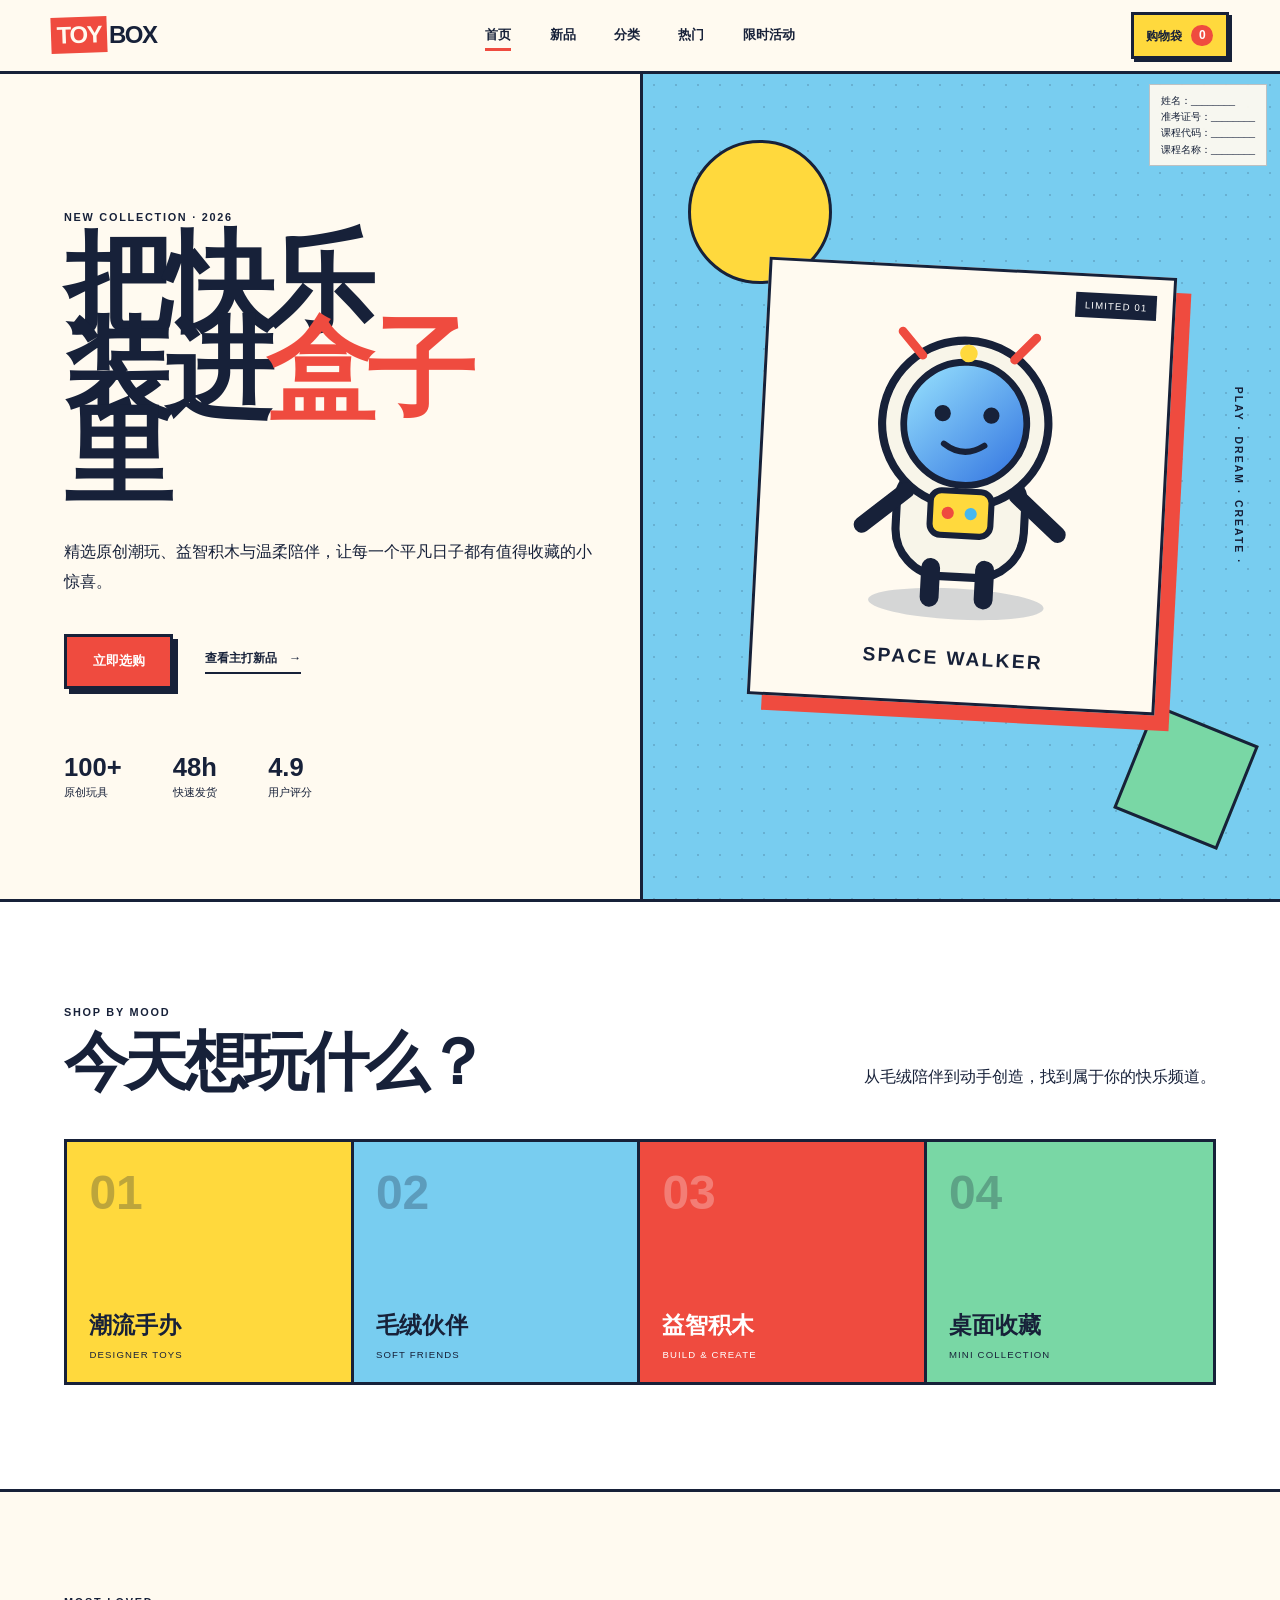
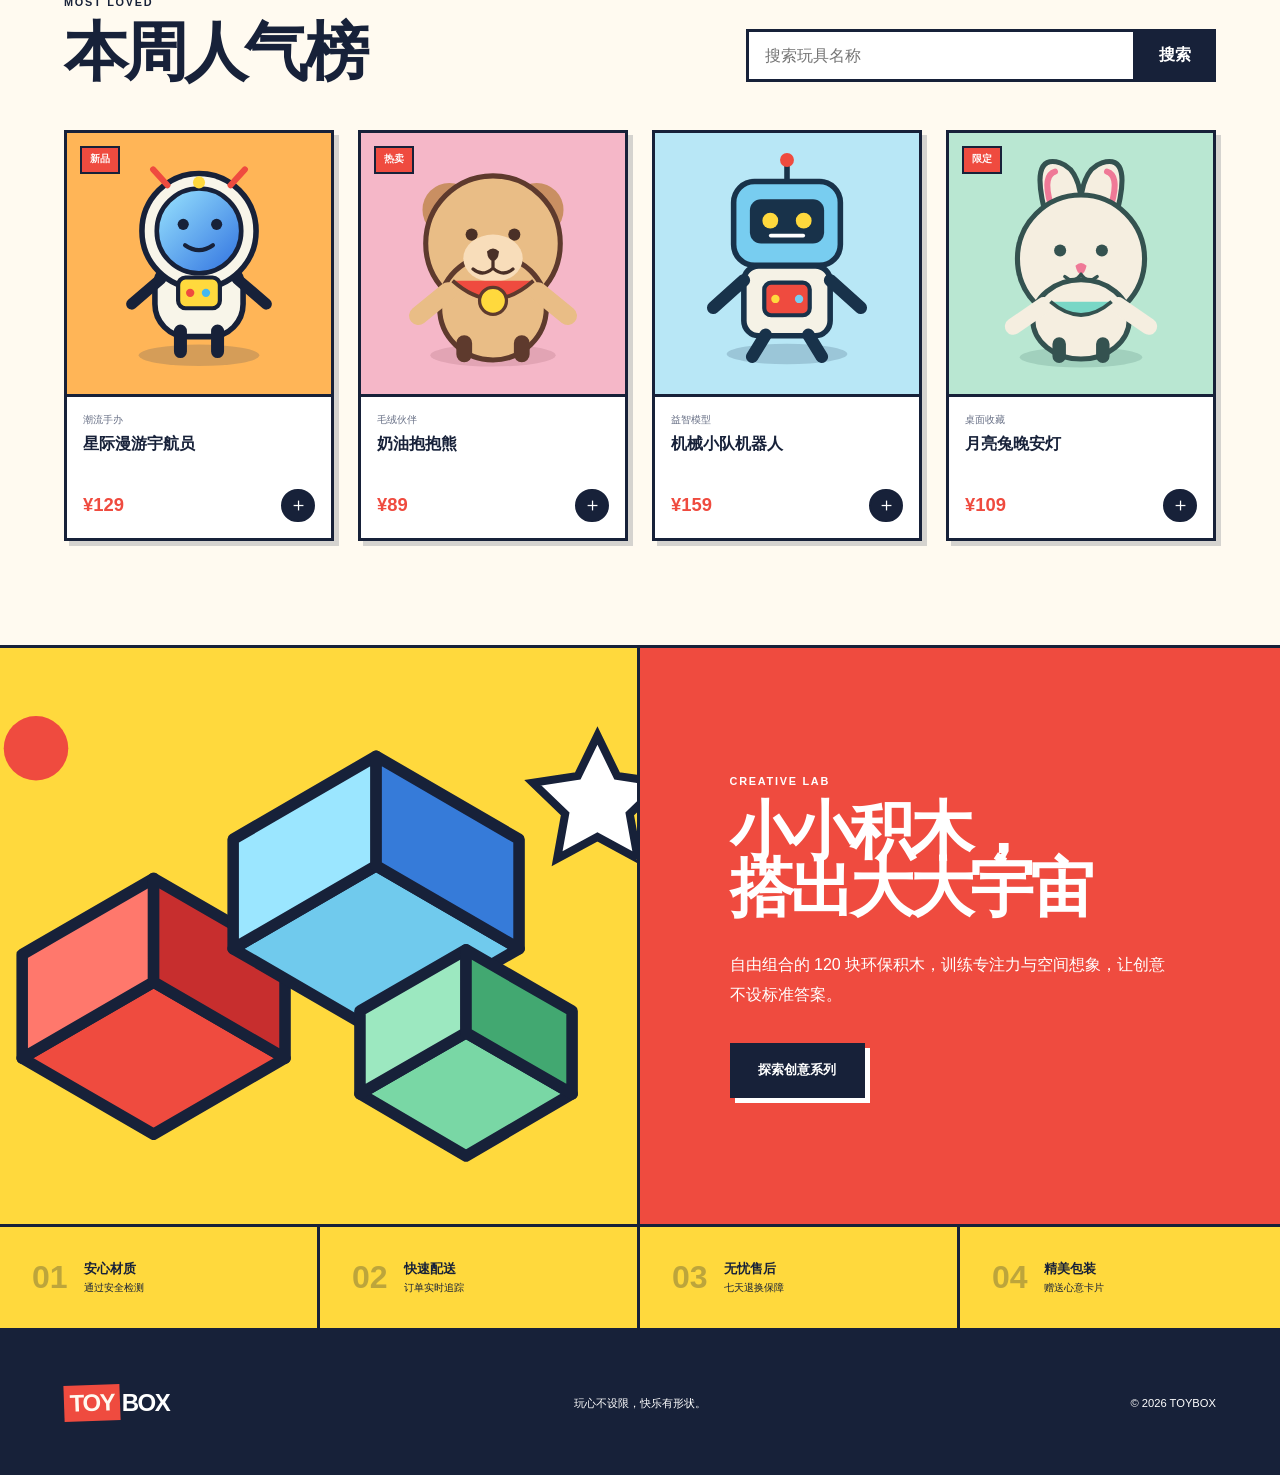
==== index.html @ 6973c635 "玩具" ====
<!doctype html>
<html lang="zh-CN">
  <head>
    <meta charset="UTF-8" />
    <meta name="viewport" content="width=device-width, initial-scale=1.0" />
    <meta name="description" content="TOYBOX 玩具商城首页" />
    <title>TOYBOX｜发现快乐玩具</title>
    <link
      rel="icon"
      href="data:image/svg+xml,%3Csvg xmlns='http://www.w3.org/2000/svg' viewBox='0 0 64 64'%3E%3Crect width='64' height='64' fill='%23ef4b3f'/%3E%3Ctext x='32' y='41' text-anchor='middle' font-size='23' font-family='Arial' font-weight='700' fill='white'%3ETOY%3C/text%3E%3C/svg%3E"
    />
    <link rel="stylesheet" href="css/style.css" />
    <script src="js/main.js" defer></script>
  </head>
  <body>
    <aside class="student-info" aria-label="作业信息">
      <span>姓名：________</span>
      <span>准考证号：________</span>
      <span>课程代码：________</span>
      <span>课程名称：________</span>
    </aside>

    <header class="site-header">
      <a class="logo" href="index.html" aria-label="TOYBOX 首页">
        <span class="logo-block">TOY</span>BOX
      </a>
      <nav class="main-nav" aria-label="主要导航">
        <a class="active" href="index.html">首页</a>
        <a href="#new">新品</a>
        <a href="#categories">分类</a>
        <a href="#popular">热门</a>
        <a href="detail.html">限时活动</a>
      </nav>
      <button class="cart-button" type="button" aria-label="购物车">
        购物袋 <span class="cart-count">0</span>
      </button>
    </header>

    <main>
      <section class="hero">
        <div class="hero-copy">
          <p class="kicker">NEW COLLECTION · 2026</p>
          <h1>把快乐<br />装进<span>盒子</span>里</h1>
          <p class="hero-text">
            精选原创潮玩、益智积木与温柔陪伴，让每一个平凡日子都有值得收藏的小惊喜。
          </p>
          <div class="hero-actions">
            <a class="primary-button" href="#popular">立即选购</a>
            <a class="text-link" href="detail.html"
              >查看主打新品 <span>→</span></a
            >
          </div>
          <ul class="hero-stats" aria-label="商城数据">
            <li><strong>100+</strong><span>原创玩具</span></li>
            <li><strong>48h</strong><span>快速发货</span></li>
            <li><strong>4.9</strong><span>用户评分</span></li>
          </ul>
        </div>
        <div class="hero-visual">
          <span class="shape shape-one"></span>
          <span class="shape shape-two"></span>
          <div class="hero-card">
            <span class="edition">LIMITED 01</span>
            <img src="assets/images/astronaut.svg" alt="星际漫游宇航员潮玩" />
            <p>SPACE WALKER</p>
          </div>
          <span class="orbit-text">PLAY · DREAM · CREATE ·</span>
        </div>
      </section>

      <section id="categories" class="category-section page-section">
        <div class="section-heading">
          <div>
            <p class="kicker">SHOP BY MOOD</p>
            <h2>今天想玩什么？</h2>
          </div>
          <p>从毛绒陪伴到动手创造，找到属于你的快乐频道。</p>
        </div>
        <div class="category-grid">
          <a class="category-card yellow" href="#popular"
            ><span>01</span><b>潮流手办</b><small>DESIGNER TOYS</small></a
          >
          <a class="category-card blue" href="#popular"
            ><span>02</span><b>毛绒伙伴</b><small>SOFT FRIENDS</small></a
          >
          <a class="category-card red" href="#popular"
            ><span>03</span><b>益智积木</b><small>BUILD &amp; CREATE</small></a
          >
          <a class="category-card green" href="#popular"
            ><span>04</span><b>桌面收藏</b><small>MINI COLLECTION</small></a
          >
        </div>
      </section>

      <section id="popular" class="product-section page-section">
        <div class="section-heading product-heading">
          <div>
            <p class="kicker">MOST LOVED</p>
            <h2>本周人气榜</h2>
          </div>
          <form class="search-form" role="search">
            <label class="sr-only" for="toy-search">搜索玩具</label>
            <input id="toy-search" type="search" placeholder="搜索玩具名称" />
            <button type="submit">搜索</button>
          </form>
        </div>

        <div class="product-grid">
          <article class="product-card" data-name="星际漫游宇航员 潮玩 手办">
            <a class="product-image orange" href="detail.html"
              ><span class="tag">新品</span
              ><img src="assets/images/astronaut.svg" alt="星际漫游宇航员潮玩"
            /></a>
            <div class="product-meta">
              <p>潮流手办</p>
              <h3><a href="detail.html">星际漫游宇航员</a></h3>
              <div>
                <strong>¥129</strong
                ><button
                  class="add-cart"
                  type="button"
                  aria-label="添加星际漫游宇航员到购物车"
                >
                  ＋
                </button>
              </div>
            </div>
          </article>
          <article class="product-card" data-name="奶油抱抱熊 毛绒 玩偶">
            <a class="product-image pink" href="detail.html"
              ><span class="tag">热卖</span
              ><img src="assets/images/bear.svg" alt="奶油抱抱熊毛绒玩具"
            /></a>
            <div class="product-meta">
              <p>毛绒伙伴</p>
              <h3><a href="detail.html">奶油抱抱熊</a></h3>
              <div>
                <strong>¥89</strong
                ><button
                  class="add-cart"
                  type="button"
                  aria-label="添加奶油抱抱熊到购物车"
                >
                  ＋
                </button>
              </div>
            </div>
          </article>
          <article class="product-card" data-name="机械小队机器人 益智 模型">
            <a class="product-image sky" href="detail.html"
              ><img src="assets/images/robot.svg" alt="机械小队机器人玩具"
            /></a>
            <div class="product-meta">
              <p>益智模型</p>
              <h3><a href="detail.html">机械小队机器人</a></h3>
              <div>
                <strong>¥159</strong
                ><button
                  class="add-cart"
                  type="button"
                  aria-label="添加机械小队机器人到购物车"
                >
                  ＋
                </button>
              </div>
            </div>
          </article>
          <article class="product-card" data-name="月亮兔晚安灯 兔子 桌面">
            <a class="product-image mint" href="detail.html"
              ><span class="tag">限定</span
              ><img src="assets/images/rabbit.svg" alt="月亮兔晚安灯玩具"
            /></a>
            <div class="product-meta">
              <p>桌面收藏</p>
              <h3><a href="detail.html">月亮兔晚安灯</a></h3>
              <div>
                <strong>¥109</strong
                ><button
                  class="add-cart"
                  type="button"
                  aria-label="添加月亮兔晚安灯到购物车"
                >
                  ＋
                </button>
              </div>
            </div>
          </article>
        </div>
        <p class="empty-state" hidden>没有找到相关玩具，换一个关键词试试吧。</p>
      </section>

      <section id="new" class="feature-banner page-section">
        <div class="feature-art">
          <img src="assets/images/blocks.svg" alt="彩色创意积木" />
        </div>
        <div class="feature-copy">
          <p class="kicker">CREATIVE LAB</p>
          <h2>小小积木，<br />搭出大大宇宙</h2>
          <p>
            自由组合的 120
            块环保积木，训练专注力与空间想象，让创意不设标准答案。
          </p>
          <a class="primary-button dark" href="detail.html">探索创意系列</a>
        </div>
      </section>

      <section class="service-bar" aria-label="购物服务">
        <div>
          <b>01</b><span><strong>安心材质</strong>通过安全检测</span>
        </div>
        <div>
          <b>02</b><span><strong>快速配送</strong>订单实时追踪</span>
        </div>
        <div>
          <b>03</b><span><strong>无忧售后</strong>七天退换保障</span>
        </div>
        <div>
          <b>04</b><span><strong>精美包装</strong>赠送心意卡片</span>
        </div>
      </section>
    </main>

    <footer class="site-footer">
      <a class="logo footer-logo" href="index.html"
        ><span class="logo-block">TOY</span>BOX</a
      >
      <p>玩心不设限，快乐有形状。</p>
      <p>© 2026 TOYBOX</p>
    </footer>

    <div class="toast" role="status" aria-live="polite">已加入购物袋</div>
  </body>
</html>
---- css/style.css ----
:root {
  --ink: #172139;
  --paper: #fffaf0;
  --red: #ef4b3f;
  --yellow: #ffd93d;
  --blue: #78cdf0;
  --green: #79d7a5;
  --border: 3px solid var(--ink);
  --display: "Arial Rounded MT Bold", "Microsoft YaHei", sans-serif;
  --body: "Microsoft YaHei", "PingFang SC", sans-serif;
}

* {
  box-sizing: border-box;
}
html {
  scroll-behavior: smooth;
}
body {
  margin: 0;
  color: var(--ink);
  background: var(--paper);
  font-family: var(--body);
}
img {
  display: block;
  max-width: 100%;
}
a {
  color: inherit;
  text-decoration: none;
}
button,
input {
  color: inherit;
  font: inherit;
}
.sr-only {
  position: absolute;
  width: 1px;
  height: 1px;
  padding: 0;
  margin: -1px;
  overflow: hidden;
  clip: rect(0, 0, 0, 0);
  white-space: nowrap;
  border: 0;
}
.student-info {
  position: fixed;
  z-index: 100;
  top: 5.25rem;
  right: 0.8rem;
  display: grid;
  gap: 0.18rem;
  padding: 0.55rem 0.7rem;
  border: 1px solid rgba(23, 33, 57, 0.25);
  background: rgba(255, 250, 240, 0.94);
  font-size: 0.62rem;
  line-height: 1.35;
}
.site-header {
  position: sticky;
  z-index: 50;
  top: 0;
  min-height: 4.5rem;
  padding: 0 max(4vw, 1.2rem);
  display: grid;
  grid-template-columns: 1fr auto 1fr;
  align-items: center;
  gap: 2rem;
  background: var(--paper);
  border-bottom: var(--border);
}
.logo {
  justify-self: start;
  font: 900 1.5rem var(--display);
  letter-spacing: -0.06em;
}
.logo-block {
  display: inline-block;
  padding: 0.25rem 0.35rem;
  margin-right: 0.12rem;
  color: var(--paper);
  background: var(--red);
  transform: rotate(-2deg);
}
.main-nav {
  display: flex;
  gap: clamp(1rem, 3vw, 2.8rem);
  font-size: 0.82rem;
  font-weight: 700;
}
.main-nav a {
  position: relative;
  padding: 1.65rem 0;
}
.main-nav a::after {
  content: "";
  position: absolute;
  left: 0;
  bottom: 1.25rem;
  width: 100%;
  height: 3px;
  background: var(--red);
  transform: scaleX(0);
  transition: transform 0.25s;
}
.main-nav a:hover::after,
.main-nav a.active::after {
  transform: scaleX(1);
}
.cart-button {
  justify-self: end;
  padding: 0.6rem 0.8rem;
  border: var(--border);
  background: var(--yellow);
  font-size: 0.75rem;
  font-weight: 800;
  cursor: pointer;
  box-shadow: 3px 3px 0 var(--ink);
}
.cart-count {
  display: inline-grid;
  place-items: center;
  min-width: 1.35rem;
  height: 1.35rem;
  margin-left: 0.35rem;
  border-radius: 50%;
  color: white;
  background: var(--red);
}
.page-section {
  padding: 6.5rem max(5vw, 2rem);
}
.kicker {
  margin: 0 0 1rem;
  font-size: 0.68rem;
  font-weight: 900;
  letter-spacing: 0.16em;
}

.hero {
  min-height: calc(100vh - 4.5rem);
  display: grid;
  grid-template-columns: 1fr 1fr;
  overflow: hidden;
  border-bottom: var(--border);
}
.hero-copy {
  padding: clamp(5rem, 9vw, 9rem) 3vw clamp(4rem, 6vw, 7rem) max(5vw, 2rem);
  display: flex;
  flex-direction: column;
  justify-content: center;
}
.hero h1 {
  margin: 0;
  max-width: 8ch;
  font: 900 clamp(4.8rem, 8.5vw, 9.5rem) / 0.8 var(--display);
  letter-spacing: -0.075em;
}
.hero h1 span {
  color: var(--red);
}
.hero-text {
  max-width: 34rem;
  margin: 2.3rem 0;
  font-size: 1rem;
  line-height: 1.9;
}
.hero-actions {
  display: flex;
  align-items: center;
  gap: 2rem;
}
.primary-button {
  display: inline-block;
  padding: 1rem 1.6rem;
  color: white;
  background: var(--red);
  border: var(--border);
  font-size: 0.8rem;
  font-weight: 900;
  box-shadow: 5px 5px 0 var(--ink);
  transition:
    transform 0.2s,
    box-shadow 0.2s;
}
.primary-button:hover {
  transform: translate(3px, 3px);
  box-shadow: 2px 2px 0 var(--ink);
}
.primary-button.dark {
  background: var(--ink);
  color: white;
  box-shadow: 5px 5px 0 white;
}
.text-link {
  font-size: 0.78rem;
  font-weight: 800;
  border-bottom: 2px solid;
  padding-bottom: 0.3rem;
}
.text-link span {
  margin-left: 0.5rem;
}
.hero-stats {
  display: flex;
  gap: clamp(1.5rem, 4vw, 4rem);
  padding: 0;
  margin: 4rem 0 0;
  list-style: none;
}
.hero-stats li {
  display: grid;
  gap: 0.25rem;
}
.hero-stats strong {
  font: 900 1.6rem var(--display);
}
.hero-stats span {
  font-size: 0.68rem;
}
.hero-visual {
  position: relative;
  display: grid;
  place-items: center;
  background: var(--blue);
  border-left: var(--border);
  overflow: hidden;
}
.hero-visual::before {
  content: "";
  position: absolute;
  inset: 0;
  background-image: radial-gradient(var(--ink) 1.5px, transparent 1.5px);
  background-size: 22px 22px;
  opacity: 0.17;
}
.hero-card {
  position: relative;
  z-index: 2;
  width: min(64%, 31rem);
  padding: 2rem;
  background: var(--paper);
  border: var(--border);
  box-shadow: 15px 15px 0 var(--red);
  transform: rotate(3deg);
}
.hero-card img {
  width: 100%;
  aspect-ratio: 1;
}
.hero-card p {
  margin: 0.5rem 0 0;
  font: 900 1.2rem var(--display);
  text-align: center;
  letter-spacing: 0.12em;
}
.edition {
  position: absolute;
  z-index: 2;
  top: 1rem;
  right: 1rem;
  padding: 0.45rem 0.55rem;
  color: white;
  background: var(--ink);
  font-size: 0.6rem;
  letter-spacing: 0.12em;
}
.shape {
  position: absolute;
  z-index: 1;
  display: block;
  border: var(--border);
}
.shape-one {
  width: 9rem;
  height: 9rem;
  top: 8%;
  left: 7%;
  border-radius: 50%;
  background: var(--yellow);
}
.shape-two {
  width: 7rem;
  height: 7rem;
  right: 6%;
  bottom: 8%;
  background: var(--green);
  transform: rotate(22deg);
}
.orbit-text {
  position: absolute;
  z-index: 3;
  right: -3rem;
  top: 48%;
  font: 900 0.65rem var(--display);
  letter-spacing: 0.2em;
  transform: rotate(90deg);
}

.section-heading {
  display: flex;
  align-items: end;
  justify-content: space-between;
  gap: 3rem;
  margin-bottom: 3rem;
}
.section-heading h2 {
  margin: 0;
  font: 900 clamp(2.7rem, 5vw, 5.6rem) / 0.9 var(--display);
  letter-spacing: -0.06em;
}
.section-heading > p {
  max-width: 28rem;
  margin: 0;
  line-height: 1.8;
}
.category-section {
  background: white;
  border-bottom: var(--border);
}
.category-grid {
  display: grid;
  grid-template-columns: repeat(4, 1fr);
  border: var(--border);
}
.category-card {
  min-height: 15rem;
  padding: 1.4rem;
  display: flex;
  flex-direction: column;
  justify-content: space-between;
  border-right: var(--border);
  transition: transform 0.25s;
}
.category-card:last-child {
  border: 0;
}
.category-card:hover {
  transform: translateY(-0.7rem);
}
.category-card span {
  font: 900 3rem var(--display);
  opacity: 0.28;
}
.category-card b {
  margin-top: auto;
  font: 900 1.45rem var(--display);
}
.category-card small {
  margin-top: 0.5rem;
  font-size: 0.6rem;
  letter-spacing: 0.12em;
}
.category-card.yellow {
  background: var(--yellow);
}
.category-card.blue {
  background: var(--blue);
}
.category-card.red {
  color: white;
  background: var(--red);
}
.category-card.green {
  background: var(--green);
}

.product-section {
  border-bottom: var(--border);
}
.search-form {
  display: flex;
  border: var(--border);
  background: white;
}
.search-form input {
  width: min(24rem, 35vw);
  border: 0;
  outline: 0;
  padding: 0.9rem 1rem;
  background: transparent;
}
.search-form button {
  border: 0;
  border-left: var(--border);
  padding: 0 1.4rem;
  color: white;
  background: var(--ink);
  font-weight: 800;
  cursor: pointer;
}
.product-grid {
  display: grid;
  grid-template-columns: repeat(4, 1fr);
  gap: 1.5rem;
}
.product-card[hidden] {
  display: none;
}
.product-card {
  border: var(--border);
  background: white;
  box-shadow: 5px 5px 0 rgba(23, 33, 57, 0.18);
}
.product-image {
  position: relative;
  display: grid;
  place-items: center;
  aspect-ratio: 1;
  overflow: hidden;
  border-bottom: var(--border);
}
.product-image img {
  width: 88%;
  transition: transform 0.35s;
}
.product-image:hover img {
  transform: scale(1.06) rotate(-2deg);
}
.product-image.orange {
  background: #ffb557;
}
.product-image.pink {
  background: #f5b7c8;
}
.product-image.sky {
  background: #b8e7f6;
}
.product-image.mint {
  background: #b9e7d2;
}
.tag {
  position: absolute;
  z-index: 2;
  top: 0.8rem;
  left: 0.8rem;
  padding: 0.35rem 0.5rem;
  color: white;
  background: var(--red);
  border: 2px solid var(--ink);
  font-size: 0.6rem;
  font-weight: 900;
}
.product-meta {
  padding: 1rem;
}
.product-meta > p {
  margin: 0 0 0.45rem;
  color: #687086;
  font-size: 0.65rem;
}
.product-meta h3 {
  min-height: 2.5rem;
  margin: 0;
  font: 800 1rem/1.3 var(--display);
}
.product-meta > div {
  display: flex;
  justify-content: space-between;
  align-items: center;
  margin-top: 0.9rem;
}
.product-meta strong {
  font: 900 1.15rem var(--display);
  color: var(--red);
}
.add-cart {
  cursor: pointer;
}
.product-meta .add-cart {
  width: 2.1rem;
  height: 2.1rem;
  border: 2px solid var(--ink);
  border-radius: 50%;
  color: white;
  background: var(--ink);
  font-size: 1.2rem;
}
.empty-state {
  padding: 3rem;
  text-align: center;
  border: var(--border);
  background: white;
}

.feature-banner {
  display: grid;
  grid-template-columns: 1fr 1fr;
  padding-top: 0;
  padding-bottom: 0;
  background: var(--red);
  border-bottom: var(--border);
}
.feature-art {
  margin-left: calc(max(5vw, 2rem) * -1);
  border-right: var(--border);
}
.feature-art img {
  width: 100%;
  height: 100%;
  min-height: 36rem;
  object-fit: cover;
}
.feature-copy {
  align-self: center;
  padding: 5rem 3rem 5rem 7vw;
  color: white;
}
.feature-copy h2 {
  margin: 0;
  font: 900 clamp(3rem, 5vw, 6rem) / 0.9 var(--display);
  letter-spacing: -0.06em;
}
.feature-copy > p:not(.kicker) {
  max-width: 32rem;
  margin: 2rem 0;
  line-height: 1.9;
}
.service-bar {
  display: grid;
  grid-template-columns: repeat(4, 1fr);
  border-bottom: var(--border);
  background: var(--yellow);
}
.service-bar > div {
  display: flex;
  align-items: center;
  gap: 1rem;
  padding: 2rem;
  border-right: var(--border);
}
.service-bar > div:last-child {
  border: 0;
}
.service-bar b {
  font: 900 2rem var(--display);
  opacity: 0.28;
}
.service-bar span {
  display: grid;
  gap: 0.2rem;
  font-size: 0.65rem;
}
.service-bar strong {
  font-size: 0.82rem;
}
.site-footer {
  min-height: 9rem;
  padding: 2rem max(5vw, 2rem);
  display: grid;
  grid-template-columns: 1fr auto 1fr;
  align-items: center;
  gap: 2rem;
  color: white;
  background: var(--ink);
}
.site-footer p {
  font-size: 0.7rem;
}
.site-footer p:last-child {
  justify-self: end;
}
.footer-logo {
  color: white;
}
.toast {
  position: fixed;
  z-index: 200;
  left: 50%;
  bottom: 2rem;
  padding: 0.8rem 1.2rem;
  border: var(--border);
  background: var(--yellow);
  font-size: 0.75rem;
  font-weight: 800;
  transform: translate(-50%, 150%);
  opacity: 0;
  pointer-events: none;
  transition: transform 0.3s;
  box-shadow: 5px 5px 0 var(--ink);
}
.toast.show {
  transform: translate(-50%, 0);
  opacity: 1;
}

.detail-main {
  padding: 2.5rem max(5vw, 2rem) 7rem;
}
.breadcrumb {
  display: flex;
  gap: 0.6rem;
  margin-bottom: 2.5rem;
  font-size: 0.68rem;
}
.breadcrumb a {
  color: #6e7483;
}
.product-detail {
  display: grid;
  grid-template-columns: 1fr 1fr;
  gap: clamp(3rem, 8vw, 8rem);
}
.detail-image {
  position: relative;
  display: grid;
  place-items: center;
  aspect-ratio: 1;
  background: var(--blue);
  border: var(--border);
  overflow: hidden;
}
.detail-image::before {
  content: "";
  position: absolute;
  inset: 0;
  background-image: radial-gradient(var(--ink) 1px, transparent 1px);
  background-size: 18px 18px;
  opacity: 0.12;
}
.detail-image img {
  position: relative;
  z-index: 1;
  width: 83%;
  height: 83%;
  object-fit: contain;
}
.detail-badge {
  position: absolute;
  z-index: 2;
  top: 1rem;
  left: 1rem;
  padding: 0.5rem 0.65rem;
  color: white;
  background: var(--red);
  border: 2px solid var(--ink);
  font-size: 0.65rem;
  font-weight: 900;
}
.thumbnail-row {
  display: flex;
  gap: 0.8rem;
  margin-top: 1rem;
}
.thumbnail {
  width: 5rem;
  height: 5rem;
  padding: 0.35rem;
  border: 2px solid transparent;
  background: white;
  cursor: pointer;
}
.thumbnail img {
  width: 100%;
  height: 100%;
  object-fit: contain;
}
.thumbnail.active {
  border-color: var(--ink);
  background: var(--yellow);
}
.detail-info {
  padding-top: 1.5rem;
}
.detail-info h1 {
  margin: 0;
  font: 900 clamp(4rem, 7vw, 7.5rem) / 0.82 var(--display);
  letter-spacing: -0.07em;
}
.rating {
  display: flex;
  align-items: center;
  gap: 0.8rem;
  margin: 2rem 0 1.4rem;
}
.rating span {
  color: var(--red);
  letter-spacing: 0.1em;
}
.rating small {
  color: #777d89;
}
.detail-description {
  max-width: 39rem;
  line-height: 1.9;
  color: #4f5667;
}
.price-row {
  display: flex;
  align-items: center;
  gap: 1rem;
  margin: 2rem 0;
  padding: 1.2rem;
  background: #ffe8df;
  border-left: 5px solid var(--red);
}
.price-row strong {
  font: 900 2rem var(--display);
  color: var(--red);
}
.price-row del {
  color: #878787;
}
.price-row span {
  padding: 0.25rem 0.4rem;
  color: white;
  background: var(--red);
  font-size: 0.62rem;
}
.option-group > b {
  display: block;
  margin-bottom: 0.8rem;
  font-size: 0.78rem;
}
.color-options {
  display: flex;
  gap: 0.7rem;
  flex-wrap: wrap;
}
.color-option {
  padding: 0.65rem 0.85rem;
  border: 2px solid #c9c8c2;
  background: white;
  cursor: pointer;
}
.color-option.selected {
  border-color: var(--ink);
  box-shadow: 2px 2px 0 var(--ink);
}
.color-option i {
  display: inline-block;
  width: 0.8rem;
  height: 0.8rem;
  margin-right: 0.35rem;
  border-radius: 50%;
  vertical-align: -0.05rem;
}
.color-blue {
  background: var(--blue);
}
.color-yellow {
  background: var(--yellow);
}
.color-red {
  background: var(--red);
}
.buy-row {
  display: grid;
  grid-template-columns: 8rem 1fr;
  gap: 0.8rem;
  margin: 2rem 0;
}
.quantity {
  display: grid;
  grid-template-columns: 1fr 2.2rem 1fr;
  border: var(--border);
}
.quantity button,
.quantity input {
  min-width: 0;
  border: 0;
  text-align: center;
  background: white;
}
.quantity input {
  width: 100%;
  appearance: textfield;
}
.buy-button {
  border: var(--border);
  color: white;
  background: var(--red);
  font-weight: 900;
  box-shadow: 5px 5px 0 var(--ink);
}
.detail-points {
  padding: 0;
  margin: 2.5rem 0 0;
  border-top: 2px solid var(--ink);
  list-style: none;
}
.detail-points li {
  display: grid;
  grid-template-columns: 7rem 1fr;
  padding: 0.8rem 0;
  border-bottom: 1px solid #bab8b0;
  font-size: 0.75rem;
}
.detail-points span {
  color: #646b78;
}
.detail-story {
  margin-top: 7rem;
  padding: 5rem;
  color: white;
  background: var(--ink);
  border: var(--border);
}
.detail-story h2 {
  max-width: 11ch;
  margin: 0;
  font: 900 clamp(3rem, 6vw, 7rem) / 0.9 var(--display);
  letter-spacing: -0.06em;
}
.detail-story > p:last-child {
  max-width: 39rem;
  margin: 2rem 0 0 auto;
  line-height: 1.9;
  color: #cdd3df;
}

@media (max-width: 950px) {
  .site-header {
    grid-template-columns: 1fr auto;
  }
  .main-nav {
    display: none;
  }
  .hero,
  .product-detail {
    grid-template-columns: 1fr;
  }
  .hero-visual {
    min-height: 40rem;
    border-left: 0;
    border-top: var(--border);
  }
  .category-grid,
  .product-grid,
  .service-bar {
    grid-template-columns: repeat(2, 1fr);
  }
  .category-card:nth-child(2) {
    border-right: 0;
  }
  .category-card {
    border-bottom: var(--border);
  }
  .feature-banner {
    grid-template-columns: 1fr;
    padding: 0;
  }
  .feature-art {
    margin: 0;
    border-right: 0;
    border-bottom: var(--border);
  }
  .feature-copy {
    padding: 5rem 2rem;
  }
}

@media (max-width: 600px) {
  .student-info {
    position: absolute;
    top: 5rem;
    font-size: 0.54rem;
  }
  .page-section {
    padding: 5rem 1.2rem;
  }
  .hero-copy {
    padding: 9rem 1.2rem 4rem;
  }
  .hero h1 {
    font-size: 4.7rem;
  }
  .hero-actions,
  .section-heading {
    align-items: flex-start;
    flex-direction: column;
  }
  .hero-stats {
    gap: 1.2rem;
  }
  .hero-visual {
    min-height: 32rem;
  }
  .category-grid,
  .product-grid,
  .service-bar {
    grid-template-columns: 1fr;
  }
  .category-card {
    border-right: 0;
  }
  .service-bar > div {
    border-right: 0;
    border-bottom: var(--border);
  }
  .product-heading {
    display: block;
  }
  .search-form {
    margin-top: 2rem;
  }
  .search-form input {
    width: 100%;
    min-width: 0;
  }
  .site-footer {
    grid-template-columns: 1fr;
  }
  .site-footer p:last-child {
    justify-self: start;
  }
  .detail-main {
    padding: 7rem 1.2rem 4rem;
  }
  .product-detail {
    gap: 2rem;
  }
  .detail-info h1 {
    font-size: 4rem;
  }
  .buy-row {
    grid-template-columns: 1fr;
  }
  .buy-button {
    min-height: 3.5rem;
  }
  .detail-story {
    padding: 3rem 1.5rem;
  }
}
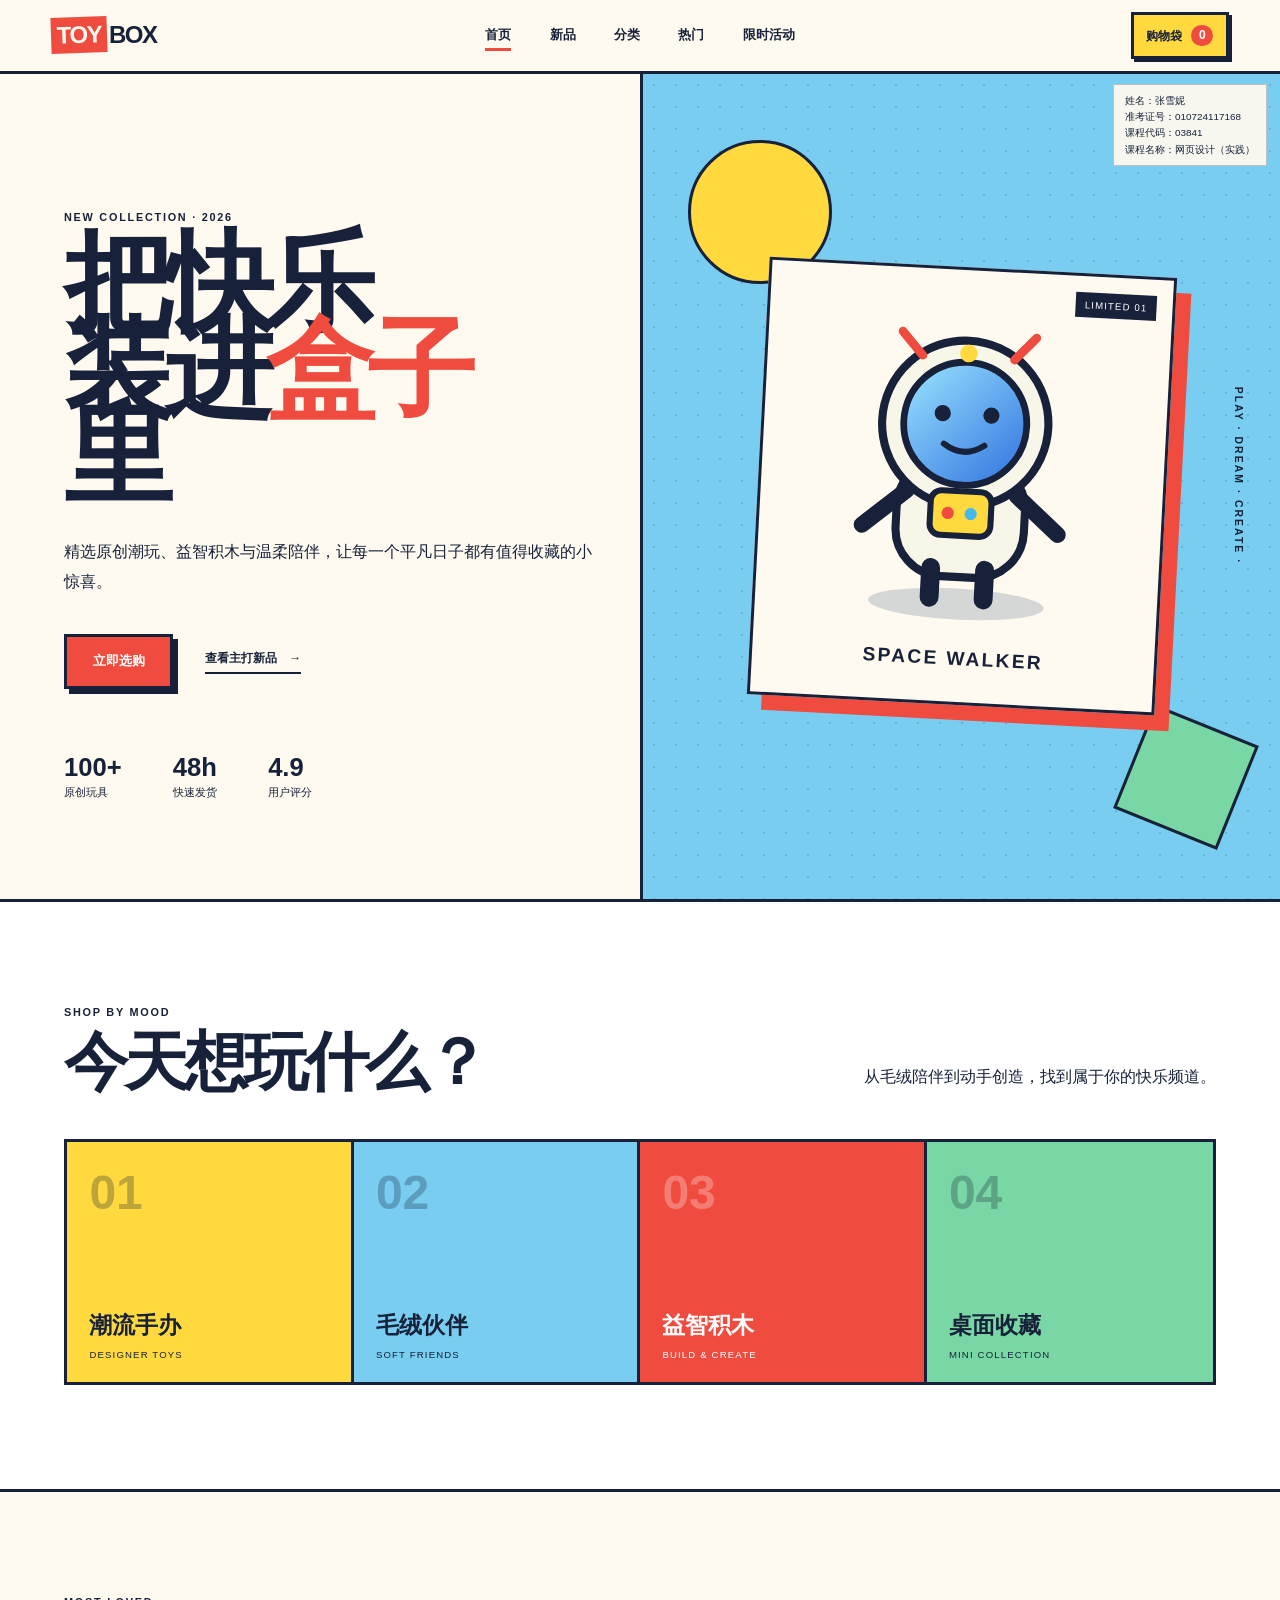
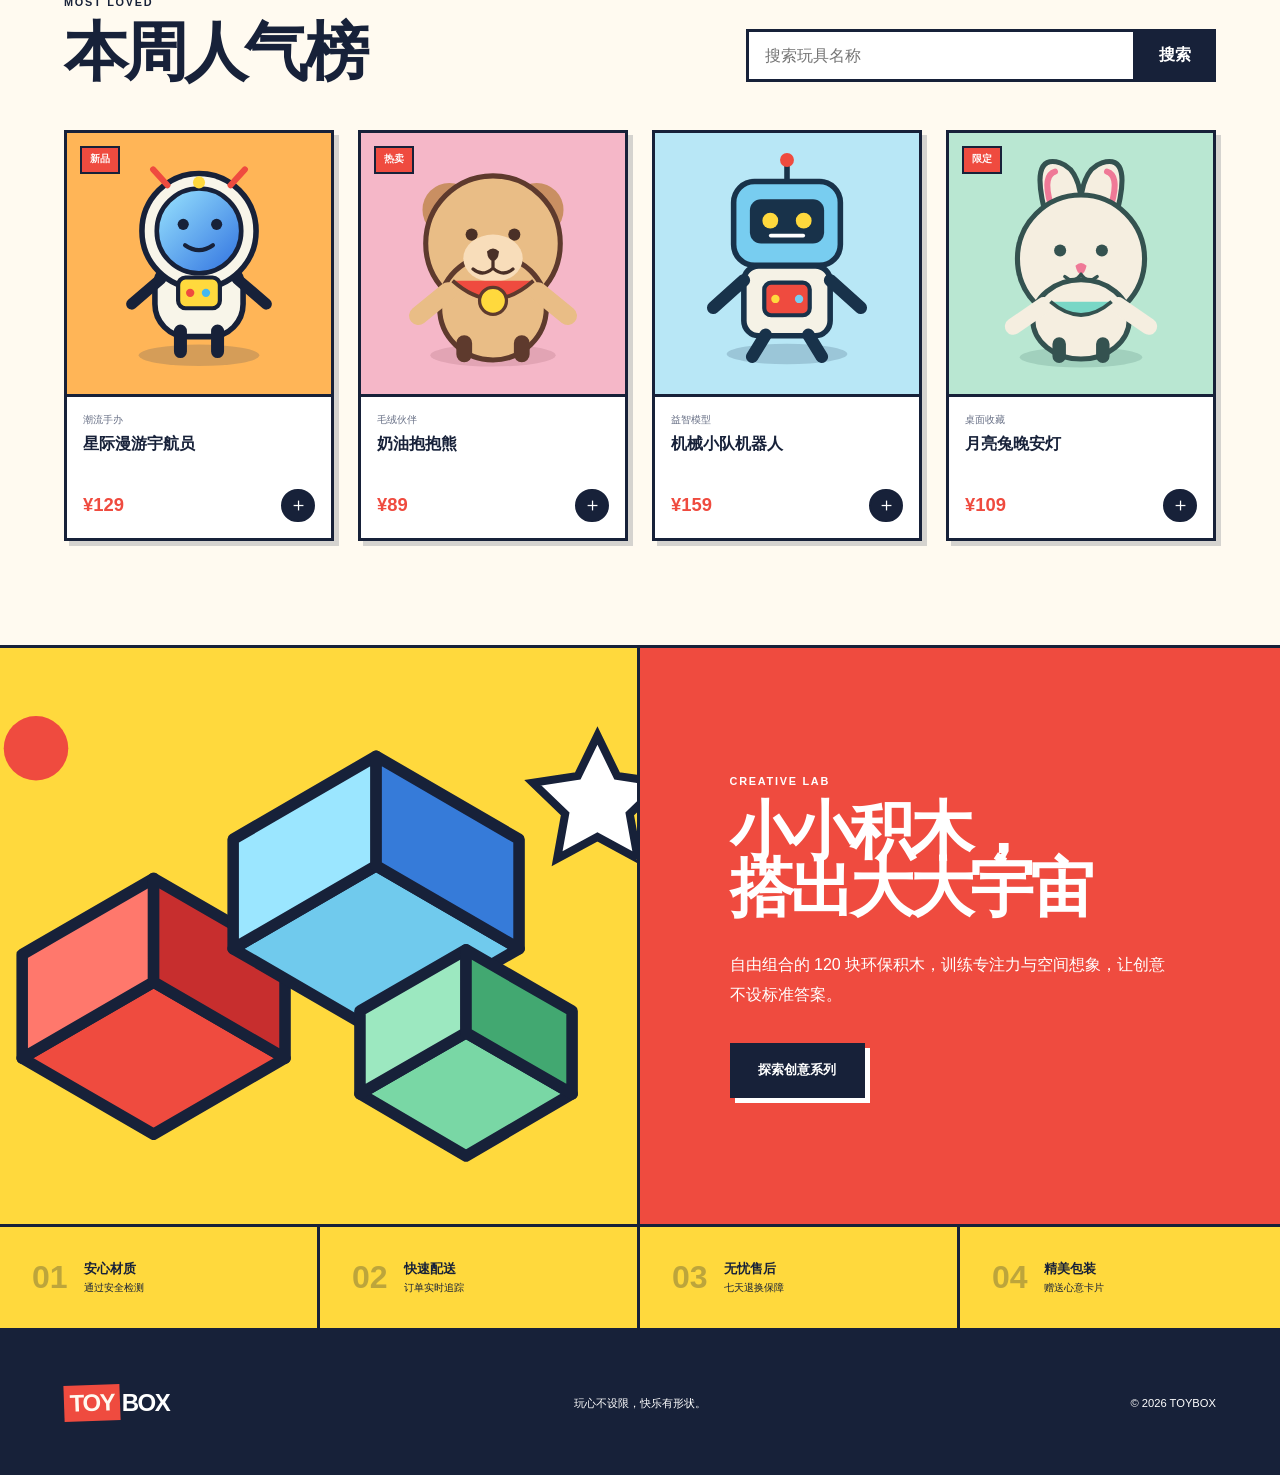
==== commit 1c440370: "1" ====
--- a/index.html
+++ b/index.html
@@ -14,10 +14,10 @@
   </head>
   <body>
     <aside class="student-info" aria-label="作业信息">
-      <span>姓名：________</span>
-      <span>准考证号：________</span>
-      <span>课程代码：________</span>
-      <span>课程名称：________</span>
+      <span>姓名：张雪妮</span>
+      <span>准考证号：010724117168</span>
+      <span>课程代码：03841</span>
+      <span>课程名称：网页设计（实践）</span>
     </aside>
 
     <header class="site-header">
